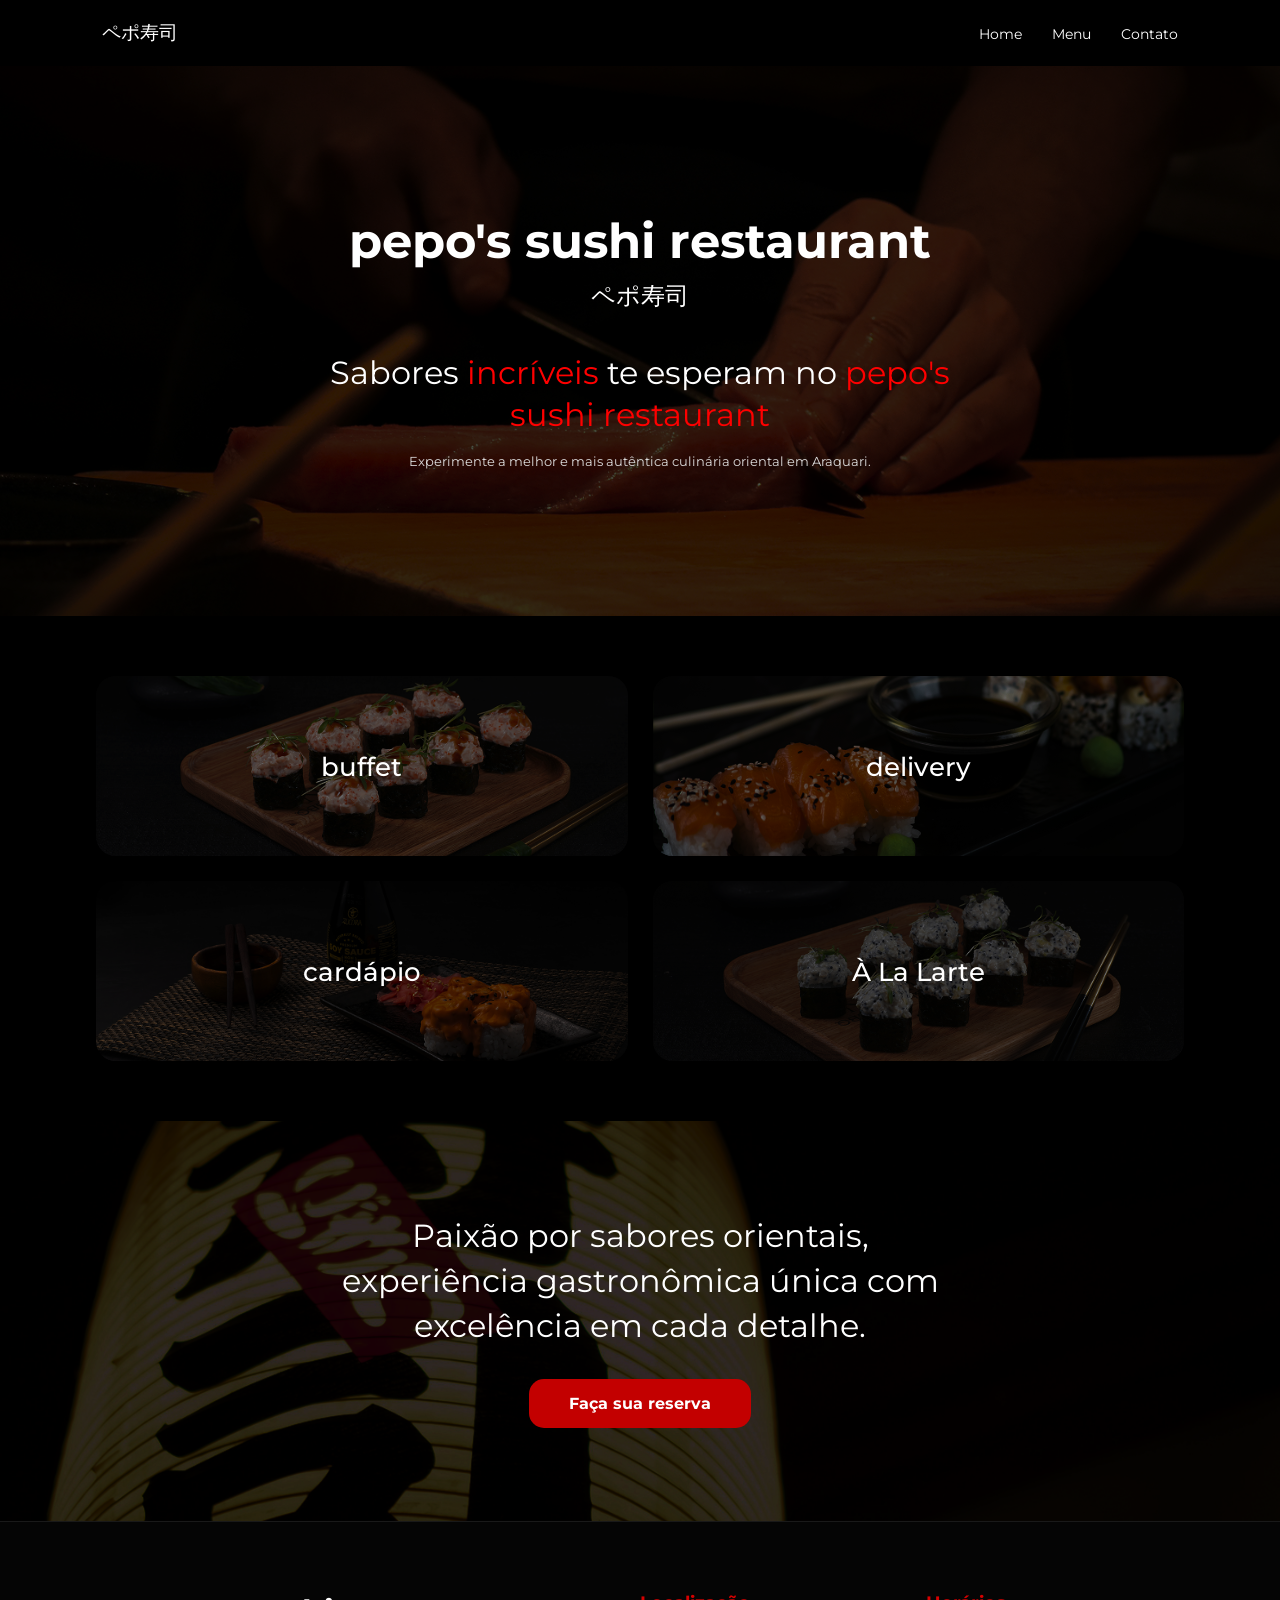
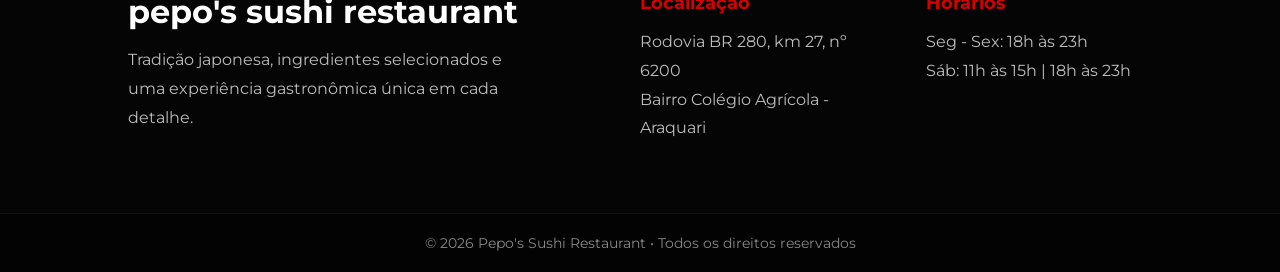
==== html/index.html @ 9fb1ca60 "pepo's sushi final" ====
<!DOCTYPE html>
<html lang="pt-BR">
<head>
    <meta charset="UTF-8">
    <meta name="viewport" content="width=device-width, initial-scale=1.0">
    <title>Pepo's Sushi Restaurant</title>
    <link rel="stylesheet" href="../css/reset.css">
    <link rel="stylesheet" href="../css/style.css">
</head>
<body>

    <header>
        <nav class="navbar">
            <div class="logo">ペポ寿司</div>

            <ul>
                <li><a href="#">Home</a></li>
                <li><a href="#">Menu</a></li>
                <li><a href="#">Contato</a></li>
            </ul>
        </nav>
    </header>

    <section class="hero">
        <div class="overlay"></div>

        <div class="hero-content">
            <h1>pepo's sushi restaurant</h1>
            <h2>ペポ寿司</h2>

            <p>
                Sabores <span>incríveis</span> te esperam no
                <span>pepo's sushi restaurant</span>
            </p>

            <small>
                Experimente a melhor e mais autêntica culinária oriental em Araquari.
            </small>
        </div>
    </section>

    <section class="services">

        <div class="card buffet">
            <span>buffet</span>
        </div>

        <div class="card delivery">
            <span>delivery</span>
        </div>

        <div class="card cardapio">
            <span>cardápio</span>
        </div>

        <div class="card alacarte">
            <span>À La Larte</span>
        </div>

    </section>

    <section class="reservation">

        <div class="reservation-overlay"></div>

        <div class="reservation-content">
            <p>
                Paixão por sabores orientais,
                experiência gastronômica única
                com excelência em cada detalhe.
            </p>

            <button>Faça sua reserva</button>
        </div>

    </section>

    <footer>

    <div class="footer-brand">
        <h2>pepo's sushi restaurant</h2>
        <p>
            Tradição japonesa, ingredientes selecionados e uma experiência
            gastronômica única em cada detalhe.
        </p>
    </div>

    <div class="footer-contact">
        <h3>Localização</h3>
        <p>Rodovia BR 280, km 27, nº 6200</p>
        <p>Bairro Colégio Agrícola - Araquari</p>
    </div>

    <div class="footer-hours">
        <h3>Horários</h3>
        <p>Seg - Sex: 18h às 23h</p>
        <p>Sáb: 11h às 15h | 18h às 23h</p>
    </div>

</footer>

<div class="footer-bottom">
    © 2026 Pepo's Sushi Restaurant • Todos os direitos reservados
</div>

</body>
</html>
---- css/style.css ----
@import url('https://fonts.googleapis.com/css2?family=Montserrat:wght@300;400;500;700&display=swap');

*{
    margin:0;
    padding:0;
    box-sizing:border-box;
    font-family:'Montserrat', sans-serif;
}

body{
    background:#000;
    color:white;
}

.navbar{
    display:flex;
    justify-content:space-between;
    align-items:center;
    padding:20px 8%;
    background:#000;
}

.logo{
    font-size:1.2rem;
}

.navbar ul{
    display:flex;
    gap:30px;
    list-style:none;
}

.navbar a{
    color:white;
    text-decoration:none;
    font-size:0.9rem;
}

.hero{
    position:relative;
    height:550px;
    background:url("../images/imagemone.png") center/cover;
    display:flex;
    justify-content:center;
    align-items:center;
    text-align:center;
}

.overlay{
    position:absolute;
    inset:0;
    background:rgba(0,0,0,.65);
}

.hero-content{
    position:relative;
    z-index:1;
    max-width:650px;
}

.hero-content h1{
    font-size:3rem;
    margin-bottom:10px;
}

.hero-content h2{
    margin-bottom:40px;
    font-weight:300;
}

.hero-content p{
    font-size:2rem;
    line-height:1.3;
    margin-bottom:15px;
}

.hero-content span{
    color:#ff0000;
}

.hero-content small{
    color:#ddd;
}


.services{
    width:85%;
    margin:60px auto;
    display:grid;
    grid-template-columns:repeat(2,1fr);
    gap:25px;
}

.card{
    height:180px;
    border-radius:20px;
    display:flex;
    justify-content:center;
    align-items:center;
    font-size:1.6rem;
    font-weight:500;
    position:relative;
    overflow:hidden;
}

.card::before{
    content:"";
    position:absolute;
    inset:0;
    background:rgba(0,0,0,.45);
}

.card span{
    position:relative;
    z-index:1;
}

.buffet{
    background:url("../images/buffet.png") center/cover;
}

.delivery{
    background:url("../images/delivery.png") center/cover;
}

.cardapio{
    background:url("../images/cardapio.png") center/cover;
}

.alacarte{
    background:url("../images/alacarte.png") center/cover;
}

.reservation{
    position:relative;
    height:400px;
    background:url("../images/imagetwo.png") center/cover;
    display:flex;
    justify-content:center;
    align-items:center;
    text-align:center;
}

.reservation-overlay{
    position:absolute;
    inset:0;
    background:rgba(0,0,0,.55);
}

.reservation-content{
    position:relative;
    z-index:1;
    max-width:600px;
}

.reservation-content p{
    font-size:2rem;
    line-height:1.4;
    margin-bottom:30px;
}

.reservation-content button{
    background:#c30000;
    border:none;
    color:white;
    padding:15px 40px;
    border-radius:15px;
    cursor:pointer;
    font-size:1rem;
    font-weight:bold;
    transition:.3s;
}

.reservation-content button:hover{
    background:#ff0000;
}

footer{
    background:#050505;
    border-top:1px solid rgba(255,255,255,.08);

    display:flex;
    justify-content:space-between;
    gap:60px;

    padding:70px 10%;
    flex-wrap:wrap;
}

.footer-brand{
    flex:2;
    min-width:280px;
}

.footer-brand h2{
    font-size:2rem;
    margin-bottom:15px;
    color:white;
}

.footer-brand p{
    color:#bdbdbd;
    line-height:1.8;
    max-width:400px;
}

.footer-contact,
.footer-hours{
    flex:1;
    min-width:220px;
}

.footer-contact h3,
.footer-hours h3{
    color:#d60000;
    margin-bottom:15px;
    font-size:1.1rem;
}

.footer-contact p,
.footer-hours p{
    color:#bdbdbd;
    line-height:1.8;
}

.footer-bottom{
    text-align:center;
    padding:20px;
    color:#888;
    background:#030303;
    border-top:1px solid rgba(255,255,255,.05);
    font-size:.9rem;
}

@media(max-width:768px){

    .hero-content h1{
        font-size:2rem;
    }

    .hero-content p{
        font-size:1.5rem;
    }

    .services{
        grid-template-columns:1fr;
    }

    footer{
        flex-direction:column;
    }

}
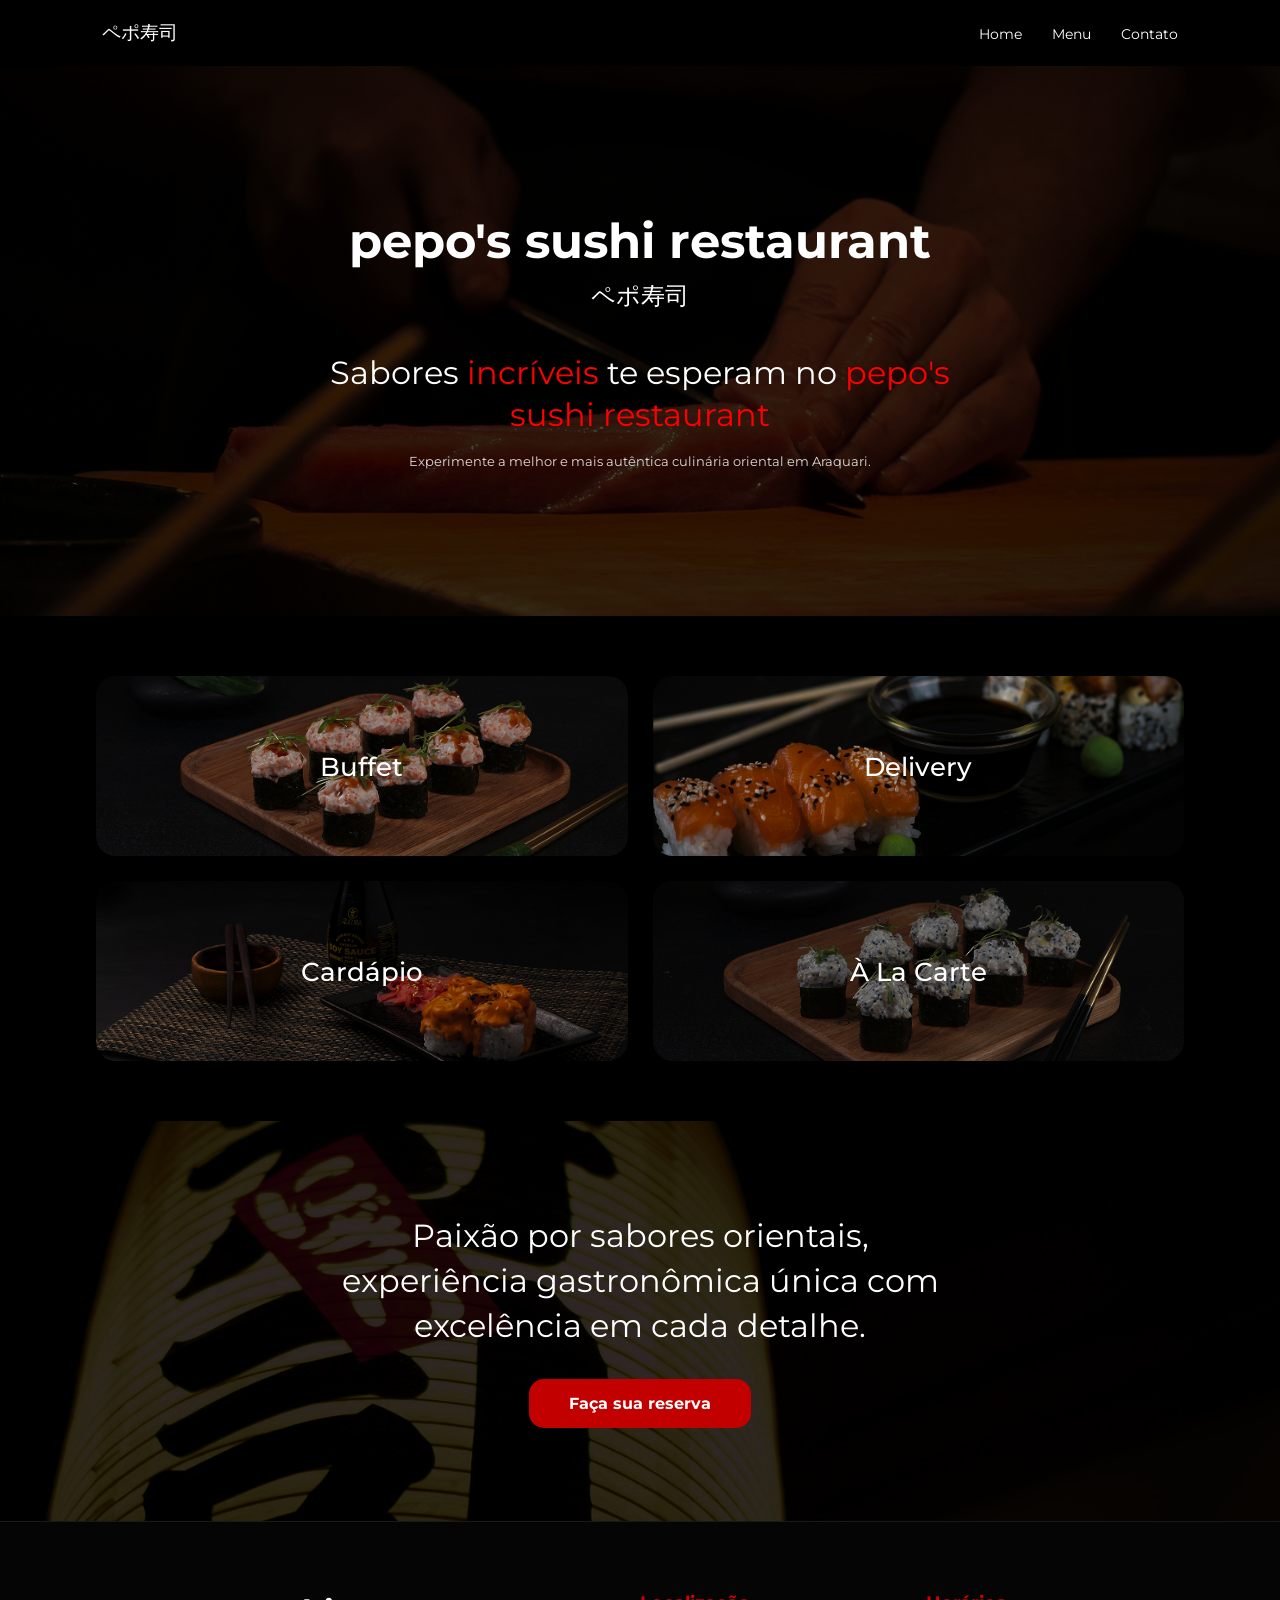
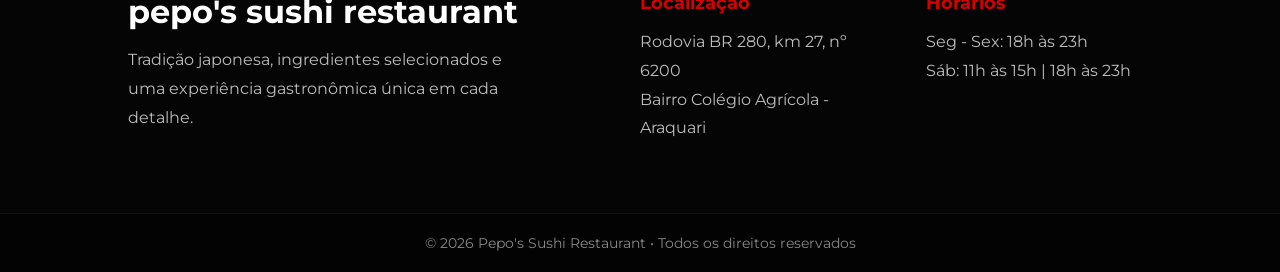
==== commit 57a05a12: "pepo's sushi - Ready to Serve" ====
--- a/html/index.html
+++ b/html/index.html
@@ -41,21 +41,21 @@
 
     <section class="services">
 
-        <div class="card buffet">
-            <span>buffet</span>
-        </div>
+       <a href="buffet.html" class="card buffet">
+    <span>Buffet</span>
+</a>
 
-        <div class="card delivery">
-            <span>delivery</span>
-        </div>
+<a href="delivery.html" class="card delivery">
+    <span>Delivery</span>
+</a>
 
-        <div class="card cardapio">
-            <span>cardápio</span>
-        </div>
+<a href="cardapio.html" class="card cardapio">
+    <span>Cardápio</span>
+</a>
 
-        <div class="card alacarte">
-            <span>À La Larte</span>
-        </div>
+<a href="alacarte.html" class="card alacarte">
+    <span>À La Carte</span>
+</a>
 
     </section>
 
--- a/css/style.css
+++ b/css/style.css
@@ -101,18 +101,22 @@
     font-weight:500;
     position:relative;
     overflow:hidden;
-}
-
-.card::before{
-    content:"";
-    position:absolute;
-    inset:0;
-    background:rgba(0,0,0,.45);
-}
-
-.card span{
-    position:relative;
-    z-index:1;
+
+    border:none;
+    cursor:pointer;
+    background-color:transparent;
+    transition:.3s;
+}
+.card:hover{
+    transform:scale(1.03);
+}
+
+.card:hover::before{
+    background:rgba(0,0,0,.25);
+}
+.card{
+    text-decoration:none;
+    color:white;
 }
 
 .buffet{
